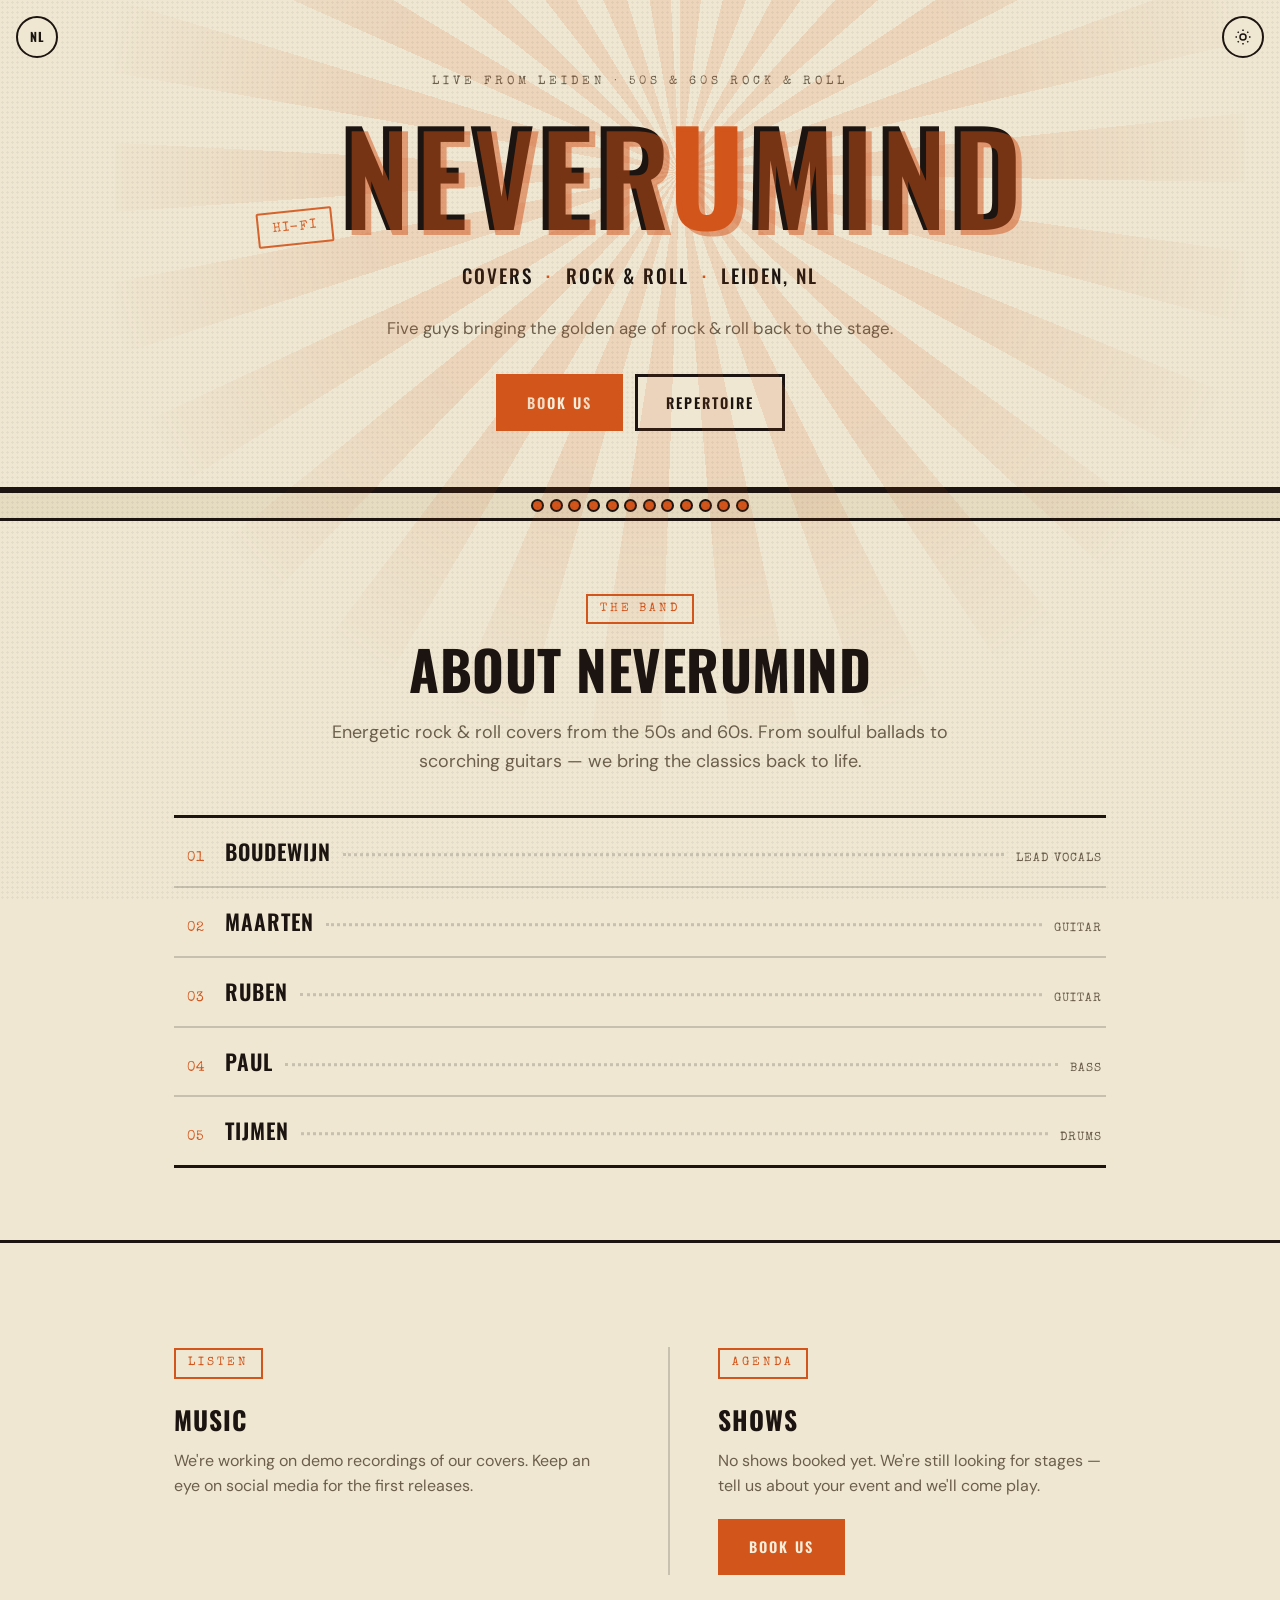
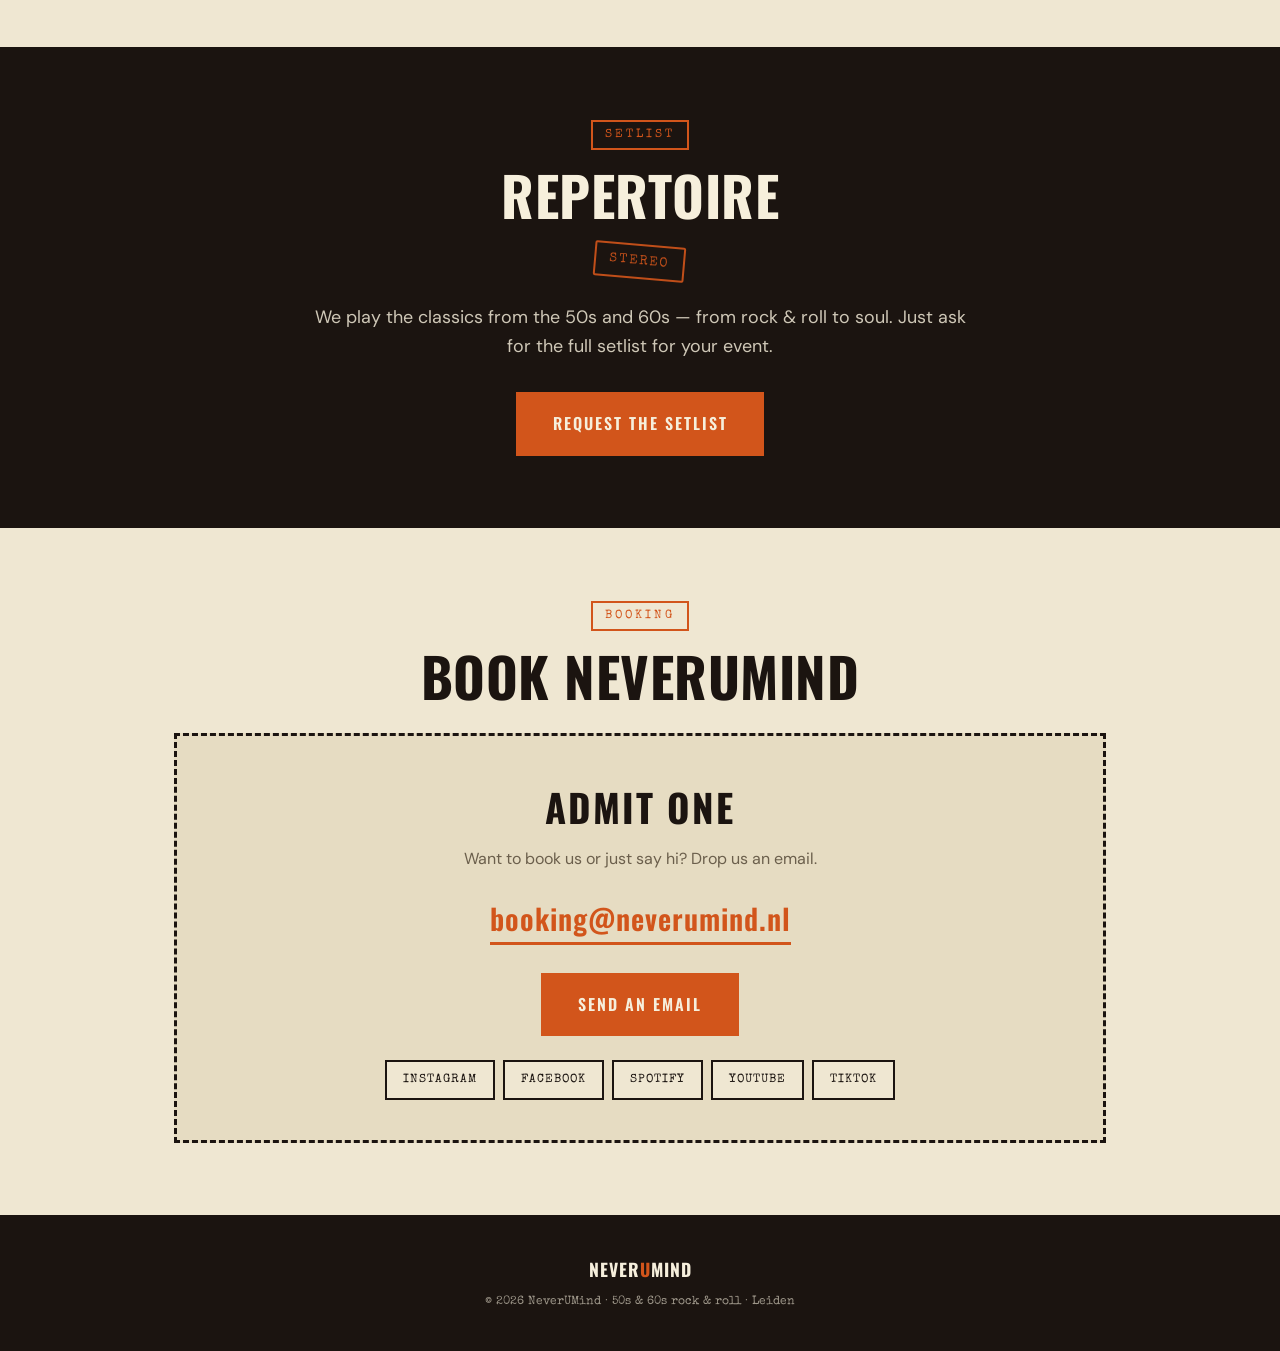
==== en/index.html @ 219b81b0 "first setup nerverumind.nl" ====
<!DOCTYPE html>
<html lang="en">
<head>
  <meta charset="UTF-8" />
  <meta name="viewport" content="width=device-width, initial-scale=1.0" />
  <title>NeverUmind — 50s & 60s rock & roll covers · Leiden</title>
  <meta name="description" content="NeverUmind — 50s & 60s rock & roll covers. From Leiden, NL. Book us, listen and follow." />
  <meta name="theme-color" content="#d2551b" />
  <meta property="og:type" content="website" />
  <meta property="og:title" content="NeverUmind — 50s & 60s rock & roll covers" />
  <meta property="og:description" content="50s & 60s rock & roll covers. From Leiden, NL." />
  <meta property="og:image" content="../assets/favicon.svg" />
  <meta property="og:locale" content="en_GB" />
  <meta property="og:locale:alternate" content="nl_NL" />
  <meta name="twitter:card" content="summary_large_image" />
  <link rel="alternate" hreflang="nl" href="https://neverumind.nl/" />
  <link rel="alternate" hreflang="en" href="https://neverumind.nl/en/" />
  <link rel="icon" href="../assets/favicon.svg" />
  <link rel="apple-touch-icon" href="../assets/favicon.svg" />
  <link rel="preconnect" href="https://fonts.googleapis.com" />
  <link rel="preconnect" href="https://fonts.gstatic.com" crossorigin />
  <link href="https://fonts.googleapis.com/css2?family=DM+Sans:wght@400;500;600;700&family=Oswald:wght@500;600;700&family=Special+Elite&display=swap" rel="stylesheet" />
  <link rel="stylesheet" href="../css/styles.css" />
  <script>
    (function () {
      try {
        var saved = localStorage.getItem("neverumind-theme");
        var theme = saved || (window.matchMedia("(prefers-color-scheme: dark)").matches ? "dark" : "light");
        document.documentElement.setAttribute("data-theme", theme);
      } catch (e) {
        document.documentElement.setAttribute("data-theme", "light");
      }
    })();
  </script>
  <script type="application/ld+json">
  {
    "@context": "https://schema.org",
    "@type": "MusicGroup",
    "name": "NeverUmind",
    "description": "50s & 60s rock & roll covers. From Leiden, NL.",
    "url": "https://neverumind.nl/en/",
    "image": "https://neverumind.nl/assets/favicon.svg",
    "genre": ["Rock & Roll", "Rock and Roll", "Covers", "1950s", "1960s"],
    "foundingLocation": { "@type": "Place", "name": "Leiden, Netherlands" },
    "member": [
      { "@type": "Person", "name": "Boudewijn", "roleName": "Lead Vocals" },
      { "@type": "Person", "name": "Maarten", "roleName": "Guitar" },
      { "@type": "Person", "name": "Ruben", "roleName": "Guitar" },
      { "@type": "Person", "name": "Paul", "roleName": "Bass" },
      { "@type": "Person", "name": "Tijmen", "roleName": "Drums" }
    ]
  }
  </script>
</head>
<body id="top">
  <a href="#top" class="skip-link">Skip to content</a>
  <button class="theme-fab" type="button" aria-label="Toggle theme" data-theme-toggle>
    <svg class="icon icon-sun" viewBox="0 0 24 24" fill="none" stroke="currentColor" stroke-width="2" aria-hidden="true"><circle cx="12" cy="12" r="4"/><path d="M12 2v2M12 20v2M4.93 4.93l1.41 1.41M17.66 17.66l1.41 1.41M2 12h2M20 12h2M6.34 17.66l-1.41 1.41M19.07 4.93l-1.41 1.41"/></svg>
    <svg class="icon icon-moon" viewBox="0 0 24 24" fill="none" stroke="currentColor" stroke-width="2" aria-hidden="true"><path d="M21 12.79A9 9 0 1 1 11.21 3 7 7 0 0 0 21 12.79z"/></svg>
  </button>
  <a class="lang-fab" href="../index.html" hreflang="nl" aria-label="Nederlands">NL</a>

  <main>
    <!-- Hero / showbill -->
    <section class="hero">
      <div class="container">
        <div class="hero-stage">Live from Leiden · 50s &amp; 60s rock &amp; roll</div>
        <div class="stamp stamp--hero">Hi-Fi</div>
        <div class="bill">
          <h1 class="bill-name">Never<span class="accent">U</span>mind</h1>
        </div>
        <div class="hero-sub">Covers <span class="dot">·</span> Rock &amp; Roll <span class="dot">·</span> Leiden, NL</div>
        <p class="hero-tagline">Five guys bringing the golden age of rock &amp; roll back to the stage.</p>
        <div class="hero-cta">
          <a href="#contact" class="btn btn-primary">Book us</a>
          <a href="#repertoire" class="btn">Repertoire</a>
        </div>
      </div>
    </section>

    <!-- Marquee bulbs -->
    <div class="bulbs" aria-hidden="true">
      <span></span><span></span><span></span><span></span><span></span><span></span><span></span><span></span><span></span><span></span><span></span><span></span>
    </div>

    <!-- About / cast -->
    <section class="section" id="about">
      <div class="container center">
        <span class="eyebrow">The band</span>
        <h2 class="h-display section-title">About NeverUmind</h2>
        <p class="lead">Energetic rock &amp; roll covers from the 50s and 60s. From soulful ballads to scorching guitars — we bring the classics back to life.</p>

        <ul class="cast">
          <li class="cast-item">
            <span class="cast-num">01</span>
            <span class="cast-name">Boudewijn</span>
            <span class="cast-leader" aria-hidden="true"></span>
            <span class="cast-role">Lead Vocals</span>
          </li>
          <li class="cast-item">
            <span class="cast-num">02</span>
            <span class="cast-name">Maarten</span>
            <span class="cast-leader" aria-hidden="true"></span>
            <span class="cast-role">Guitar</span>
          </li>
          <li class="cast-item">
            <span class="cast-num">03</span>
            <span class="cast-name">Ruben</span>
            <span class="cast-leader" aria-hidden="true"></span>
            <span class="cast-role">Guitar</span>
          </li>
          <li class="cast-item">
            <span class="cast-num">04</span>
            <span class="cast-name">Paul</span>
            <span class="cast-leader" aria-hidden="true"></span>
            <span class="cast-role">Bass</span>
          </li>
          <li class="cast-item">
            <span class="cast-num">05</span>
            <span class="cast-name">Tijmen</span>
            <span class="cast-leader" aria-hidden="true"></span>
            <span class="cast-role">Drums</span>
          </li>
        </ul>
      </div>
    </section>

    <!-- Music | Shows -->
    <section class="section" style="border-top:3px solid var(--ink);">
      <div class="container">
        <div class="two-up">
          <div id="music">
            <span class="eyebrow">Listen</span>
            <h2 class="block-title">Music</h2>
            <p>We're working on demo recordings of our covers. Keep an eye on social media for the first releases.</p>
          </div>
          <div id="shows">
            <span class="eyebrow">Agenda</span>
            <h2 class="block-title">Shows</h2>
            <p>No shows booked yet. We're still looking for stages — tell us about your event and we'll come play.</p>
            <a href="#contact" class="btn btn-primary">Book us</a>
          </div>
        </div>
      </div>
    </section>

    <!-- Repertoire (feature) -->
    <section class="section feature" id="repertoire">
      <div class="container center">
        <span class="eyebrow">Setlist</span>
        <h2 class="h-display section-title">Repertoire</h2>
        <div class="stamp stamp--rot-r">Stereo</div>
        <p class="lead">We play the classics from the 50s and 60s — from rock &amp; roll to soul. Just ask for the full setlist for your event.</p>
        <a href="#contact" class="btn btn-primary btn--lg" style="margin-top:2rem;">Request the setlist</a>
      </div>
    </section>

    <!-- Contact (ticket) -->
    <section class="section" id="contact">
      <div class="container center">
        <span class="eyebrow">Booking</span>
        <h2 class="h-display section-title">Book NeverUmind</h2>
        <div class="ticket">
          <div class="ticket-title">Admit one</div>
          <p class="ticket-sub">Want to book us or just say hi? Drop us an email.</p>
          <!-- TODO: replace with real booking address once available -->
          <a href="mailto:booking@neverumind.nl" class="ticket-email">booking@neverumind.nl</a>
          <div>
            <a href="mailto:booking@neverumind.nl" class="btn btn-primary btn--lg">Send an email</a>
          </div>
          <!-- TODO: replace with real profile URLs once available -->
          <ul class="social-list">
            <li><a href="https://instagram.com/" target="_blank" rel="noopener">Instagram</a></li>
            <li><a href="https://facebook.com/" target="_blank" rel="noopener">Facebook</a></li>
            <li><a href="https://open.spotify.com/" target="_blank" rel="noopener">Spotify</a></li>
            <li><a href="https://youtube.com/" target="_blank" rel="noopener">YouTube</a></li>
            <li><a href="https://tiktok.com/" target="_blank" rel="noopener">TikTok</a></li>
          </ul>
        </div>
      </div>
    </section>
  </main>

  <footer class="site-footer">
    <div class="container">
      <div class="footer-grid">
        <div class="footer-brand">Never<span class="accent">U</span>mind</div>
        <div class="footer-copy">© <span id="year"></span> NeverUMind · 50s &amp; 60s rock &amp; roll · Leiden</div>
      </div>
    </div>
  </footer>

  <script>document.getElementById("year").textContent = new Date().getFullYear();</script>
  <script src="../js/main.js"></script>
</body>
</html>
---- css/styles.css ----
/* =========================================================
   NeverUmind — "Gig-flyer screenprint"
   2-color screenprinted poster: orange + ink on warm paper
   50s/60s rock & roll covers — Leiden
   ========================================================= */

:root {
  --paper: #efe7d2;
  --paper-2: #e6dcc2;
  --ink: #1b1410;
  --orange: #d2551b;
  --orange-dim: #a8401a;
  --cream: #f6efdc;
  --muted: #6b5f4c;

  --rule: rgba(27, 20, 16, 0.18);
  --halftone: rgba(27, 20, 16, 0.05);
  --header-bg: rgba(239, 231, 210, 0.9);

  /* Always-dark band background for inverted panels (footer, feature, skip-link).
     Stays dark in both themes so cream text keeps contrast when --ink flips. */
  --band-bg: #1b1410;

  --font-display: "Oswald", "Arial Narrow", sans-serif;
  --font-body: "DM Sans", system-ui, sans-serif;
  --font-stamp: "Special Elite", "Courier New", monospace;

  --maxw: 980px;
}

/* Dark mode = printed on dark stock (deep ink, orange stays) */
:root[data-theme="dark"] {
  --paper: #14100c;
  --paper-2: #1c1611;
  --ink: #ece3cc;
  --cream: #f6efdc;
  --muted: #a89a80;
  --rule: rgba(236, 227, 204, 0.16);
  --halftone: rgba(236, 227, 204, 0.04);
  --header-bg: rgba(20, 16, 12, 0.88);
  --band-bg: #0b0805; /* deep ink, neutral — stays dark in both themes */
  color-scheme: dark;
}
:root[data-theme="light"] { color-scheme: light; }

* { box-sizing: border-box; margin: 0; padding: 0; }

html { scroll-behavior: smooth; -webkit-text-size-adjust: 100%; }

body {
  font-family: var(--font-body);
  color: var(--ink);
  background: var(--paper);
  line-height: 1.6;
  overflow-x: hidden;
  position: relative;
}

/* Halftone dot field — the screenprint tell */
body::before {
  content: "";
  position: fixed;
  inset: 0;
  background-image: radial-gradient(var(--halftone) 1px, transparent 1.4px);
  background-size: 5px 5px;
  pointer-events: none;
  z-index: 0;
}

img { max-width: 100%; display: block; }
a { color: var(--ink); text-decoration: none; border-bottom: 2px solid var(--orange); }
a:hover { color: var(--orange); }
::selection { background: var(--orange); color: var(--cream); }

a:focus-visible, button:focus-visible {
  outline: 3px solid var(--orange);
  outline-offset: 2px;
  border-radius: 2px;
}

/* ---------- Skip link ---------- */
.skip-link {
  position: absolute; top: -100px; left: 1rem; z-index: 200;
  background: var(--band-bg); color: var(--cream);
  padding: 0.75rem 1.25rem;
  font-family: var(--font-stamp); font-size: 0.8rem;
  text-transform: uppercase; letter-spacing: 1px;
  border: 0; transition: top 0.15s;
}
.skip-link:focus { top: 0.75rem; }

/* ---------- Floating theme toggle ---------- */
.theme-fab {
  position: fixed; top: 1rem; right: 1rem; z-index: 100;
  width: 42px; height: 42px;
  display: inline-flex; align-items: center; justify-content: center;
  background: var(--header-bg); backdrop-filter: blur(8px);
  border: 2px solid var(--ink); border-radius: 999px;
  color: var(--ink); cursor: pointer; touch-action: manipulation;
}
.theme-fab:hover { color: var(--orange); border-color: var(--orange); }
.theme-fab .icon { width: 18px; height: 18px; display: inline-block; }
.theme-fab .icon-moon { display: none; }
.theme-fab .icon-sun { display: inline-block; }
[data-theme="dark"] .theme-fab .icon-sun { display: none; }
[data-theme="dark"] .theme-fab .icon-moon { display: inline-block; }

/* ---------- Floating language switch (mirrors theme-fab, top-left) ---------- */
.lang-fab {
  position: fixed; top: 1rem; left: 1rem; z-index: 100;
  min-width: 42px; height: 42px;
  display: inline-flex; align-items: center; justify-content: center;
  padding: 0 0.7rem;
  background: var(--header-bg); backdrop-filter: blur(8px);
  border: 2px solid var(--ink); border-radius: 999px;
  color: var(--ink);
  font-family: var(--font-display); font-weight: 700;
  text-transform: uppercase; letter-spacing: 1px; font-size: 0.78rem;
  border-bottom: 2px solid var(--ink);
  touch-action: manipulation;
}
.lang-fab:hover { color: var(--orange); border-color: var(--orange); }

/* ---------- Layout ---------- */
.container {
  width: 100%; max-width: var(--maxw);
  margin: 0 auto; padding: 0 1.5rem;
  position: relative; z-index: 1;
}

.section { padding: 4.5rem 0; position: relative; z-index: 1; scroll-margin-top: 1.5rem; }

.center { text-align: center; }

/* Eyebrow stamp */
.eyebrow {
  display: inline-block;
  font-family: var(--font-stamp);
  text-transform: uppercase; letter-spacing: 3px; font-size: 0.72rem;
  color: var(--orange);
  border: 2px solid var(--orange);
  padding: 0.25rem 0.75rem;
  margin-bottom: 1.25rem;
}

/* Display heading */
.h-display {
  font-family: var(--font-display);
  font-weight: 700;
  text-transform: uppercase;
  line-height: 0.92;
  letter-spacing: 0.5px;
}

.section-title { font-size: clamp(2rem, 7vw, 3.4rem); margin-bottom: 1.5rem; }

.lead { font-size: 1.12rem; max-width: 56ch; color: var(--muted); }
.center .lead { margin-left: auto; margin-right: auto; }

/* ---------- Marquee-bulb divider ---------- */
.bulbs {
  display: flex; align-items: center; justify-content: center;
  gap: 0.6rem; margin: 0; padding: 0.5rem 0;
  border-top: 3px solid var(--ink); border-bottom: 3px solid var(--ink);
  background: var(--paper-2);
}
.bulbs span {
  width: 9px; height: 9px; border-radius: 50%;
  background: var(--orange);
  box-shadow: 0 0 0 2px var(--ink);
}

/* ---------- Hero (showbill) ---------- */
.hero {
  padding: 4.5rem 0 3.5rem;
  text-align: center;
  position: relative; z-index: 1;
  border-bottom: 3px solid var(--ink);
}

.hero-stage {
  font-family: var(--font-stamp);
  text-transform: uppercase; letter-spacing: 4px; font-size: 0.78rem;
  color: var(--muted);
  margin-bottom: 1.5rem;
}

/* Misregistered-print echo on the wordmark (signature) */
.bill {
  position: relative;
  display: inline-block;
  margin: 0 auto;
}
/* Atomic-age starburst behind the wordmark (mid-century ad graphic) */
.bill::after {
  content: "";
  position: absolute;
  top: 50%; left: 50%;
  width: 165%; aspect-ratio: 1;
  transform: translate(-50%, -50%);
  background: repeating-conic-gradient(var(--orange) 0deg 7deg, transparent 7deg 14deg);
  opacity: 0.12;
  z-index: 0;
  -webkit-mask: radial-gradient(circle, #000 0%, #000 38%, transparent 74%);
  mask: radial-gradient(circle, #000 0%, #000 38%, transparent 74%);
  pointer-events: none;
}
.bill-name {
  font-family: var(--font-display);
  font-weight: 700;
  text-transform: uppercase;
  font-size: clamp(3rem, 16vw, 8rem);
  line-height: 0.88;
  letter-spacing: 0.5px;
  position: relative;
  z-index: 2;
  color: var(--ink);
}
.bill-name::before {
  content: "NEVERUMIND";
  position: absolute; left: 6px; top: 5px; z-index: 1;
  color: var(--orange);
  opacity: 0.5;
}
.bill-name .accent { color: var(--orange); }

.hero-sub {
  font-family: var(--font-display);
  font-weight: 500;
  text-transform: uppercase;
  letter-spacing: 2px;
  font-size: clamp(0.9rem, 2.4vw, 1.2rem);
  margin-top: 1rem;
  color: var(--ink);
}
.hero-sub .dot { color: var(--orange); margin: 0 0.4rem; }

.hero-tagline {
  max-width: 44ch;
  margin: 1.5rem auto 2rem;
  color: var(--muted);
  font-size: 1.05rem;
}

.hero-cta { display: inline-flex; flex-wrap: wrap; gap: 0.75rem; justify-content: center; }

/* ---------- Rubber-stamp accents (ink impressions on the flyer) ---------- */
.stamp {
  display: inline-block;
  font-family: var(--font-stamp);
  text-transform: uppercase;
  letter-spacing: 2px;
  font-size: 0.82rem;
  color: var(--orange);
  border: 2px solid var(--orange);
  padding: 0.3rem 0.85rem;
  transform: rotate(-6deg);
  opacity: 0.9;
  background: transparent;
  border-radius: 2px;
}
.stamp--rot-r { transform: rotate(5deg); }
.stamp--hero { margin: 1.4rem 0 0; }
.feature .stamp { margin-bottom: 1.5rem; }

/* ---------- Buttons ---------- */
.btn {
  display: inline-block;
  font-family: var(--font-display);
  font-weight: 600;
  text-transform: uppercase; letter-spacing: 2px; font-size: 0.9rem;
  padding: 0.85rem 1.75rem;
  border: 3px solid var(--ink);
  background: var(--paper);
  color: var(--ink);
  transition: background 0.12s, color 0.12s;
  touch-action: manipulation; cursor: pointer;
  border-radius: 0;
}
.btn:hover { background: var(--ink); color: var(--paper); }
.btn-primary { background: var(--orange); color: var(--cream); border-color: var(--orange); }
.btn-primary:hover { background: var(--orange-dim); border-color: var(--orange-dim); color: var(--cream); }
.btn--lg { font-size: 1rem; padding: 1rem 2.1rem; }

/* ---------- Crew (showbill cast list) ---------- */
.cast {
  list-style: none;
  margin-top: 2.5rem;
  border-top: 3px solid var(--ink);
  border-bottom: 3px solid var(--ink);
}
.cast-item {
  display: flex; align-items: baseline; gap: 0.75rem;
  padding: 1rem 0.25rem;
  border-bottom: 2px solid var(--rule);
}
.cast-item:last-child { border-bottom: 0; }
.cast-num {
  font-family: var(--font-stamp);
  font-size: 0.85rem;
  color: var(--orange);
  min-width: 2.2rem;
}
.cast-name {
  font-family: var(--font-display);
  font-weight: 600;
  text-transform: uppercase;
  letter-spacing: 1px;
  font-size: 1.35rem;
}
.cast-leader {
  flex: 1;
  border-bottom: 3px dotted var(--rule);
  transform: translateY(-0.3em);
  min-width: 1.5rem; height: 0;
}
.cast-role {
  font-family: var(--font-stamp);
  font-size: 0.78rem;
  color: var(--muted);
  text-transform: uppercase; letter-spacing: 1px;
  white-space: nowrap;
}

/* ---------- Two-up (Music | Shows) ---------- */
.two-up {
  display: grid; grid-template-columns: 1fr; gap: 2.5rem;
  margin-top: 2rem;
}
.block-title {
  font-family: var(--font-display);
  font-weight: 700; text-transform: uppercase; letter-spacing: 1px;
  font-size: 1.6rem; margin-bottom: 0.5rem;
}
.block-title .dot { color: var(--orange); }
.two-up p { color: var(--muted); max-width: 40ch; }
.two-up .btn { margin-top: 1.25rem; }

/* ---------- Feature band (Repertoire) ---------- */
.feature {
  background: var(--band-bg);
  color: var(--cream);
}
.feature .section-title { color: var(--cream); }
.feature .lead { color: rgba(246, 239, 220, 0.82); }
.feature .eyebrow { color: var(--orange); border-color: var(--orange); }

/* ---------- Contact (ticket block) ---------- */
.ticket {
  margin-top: 2rem;
  border: 3px dashed var(--ink);
  padding: 2.5rem 1.5rem;
  background: var(--paper-2);
}
.ticket-title {
  font-family: var(--font-display);
  font-weight: 700; text-transform: uppercase; letter-spacing: 2px;
  font-size: clamp(1.6rem, 5vw, 2.4rem);
  margin-bottom: 0.5rem;
}
.ticket-sub { color: var(--muted); margin-bottom: 1.5rem; }
.ticket-email {
  display: inline-block;
  font-family: var(--font-display); font-weight: 600;
  letter-spacing: 1px; font-size: clamp(1.2rem, 4vw, 1.8rem);
  color: var(--orange);
  border-bottom: 3px solid var(--orange);
  margin-bottom: 1.75rem;
}
.ticket-email:hover { color: var(--orange-dim); border-bottom-color: var(--orange-dim); }

.social-list {
  list-style: none;
  display: flex; flex-wrap: wrap; gap: 0.5rem; justify-content: center;
  margin-top: 1.5rem;
}
.social-list a {
  display: inline-flex; align-items: center; gap: 0.4rem;
  padding: 0.5rem 1rem;
  border: 2px solid var(--ink);
  background: var(--paper);
  color: var(--ink);
  font-family: var(--font-stamp); font-size: 0.78rem;
  text-transform: uppercase; letter-spacing: 1px;
  border-bottom: 2px solid var(--ink);
  touch-action: manipulation;
}
.social-list a:hover { background: var(--orange); color: var(--cream); border-color: var(--orange); }

/* ---------- Footer ---------- */
.site-footer {
  background: var(--band-bg);
  color: var(--cream);
  padding: 2.5rem 0;
  position: relative; z-index: 1;
}
.site-footer a { color: var(--cream); border-bottom: 2px solid var(--orange); }
.site-footer a:hover { color: var(--orange); }
.footer-grid {
  display: flex; flex-direction: column; align-items: center; gap: 0.6rem;
  text-align: center;
}
.footer-brand {
  font-family: var(--font-display); font-weight: 700;
  text-transform: uppercase; letter-spacing: 1px;
  font-size: 1.1rem;
}
.footer-brand .accent { color: var(--orange); }
.footer-copy {
  font-family: var(--font-stamp); font-size: 0.72rem;
  opacity: 0.6;
}

/* ---------- Responsive ---------- */
@media (max-width: 760px) {
  .section { padding: 3rem 0; }
  .cast-name { font-size: 1.15rem; }
  .bill-name::before { left: 4px; top: 3px; }
}

@media (min-width: 720px) {
  .two-up { grid-template-columns: 1fr 1fr; gap: 3.5rem; }
  .two-up > div + div { border-left: 2px solid var(--rule); padding-left: 3rem; }
}

/* ---------- Reduced motion ---------- */
@media (prefers-reduced-motion: reduce) {
  html { scroll-behavior: auto; }
  * { transition: none !important; animation: none !important; }
}
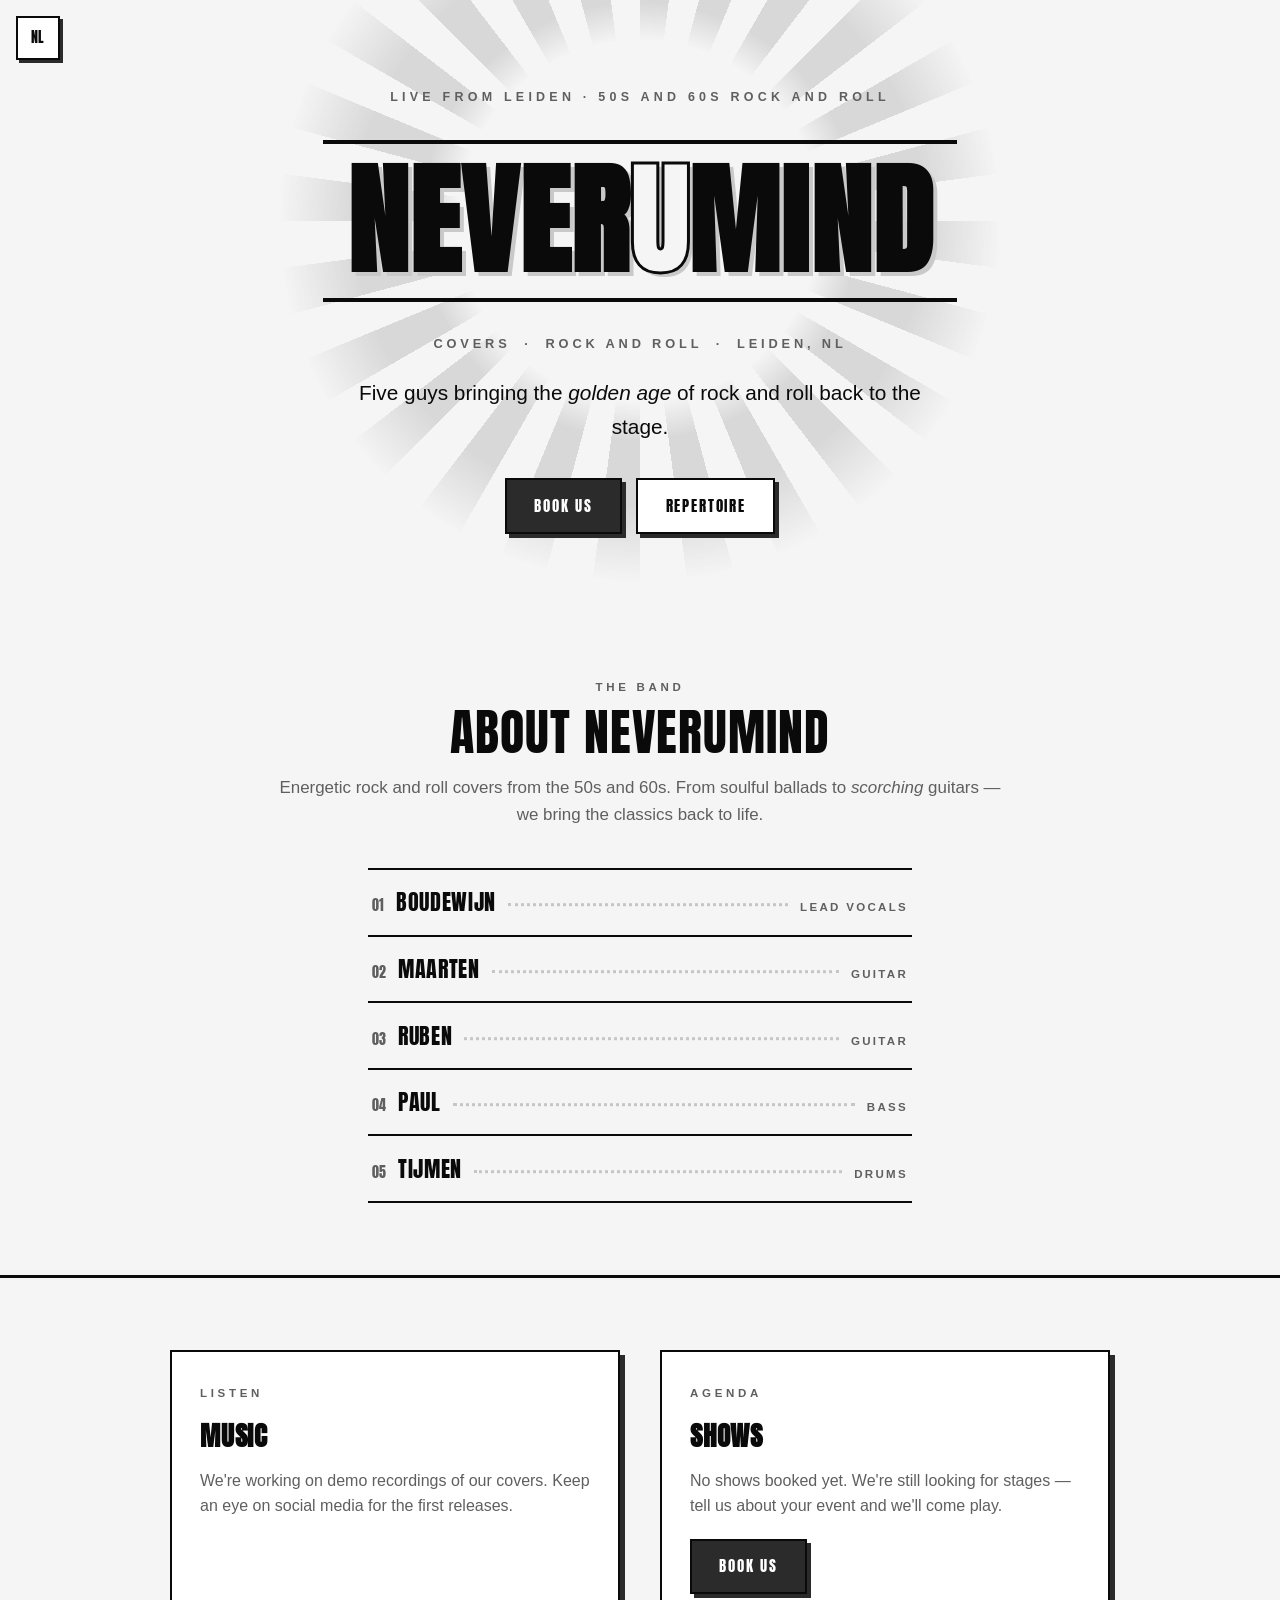
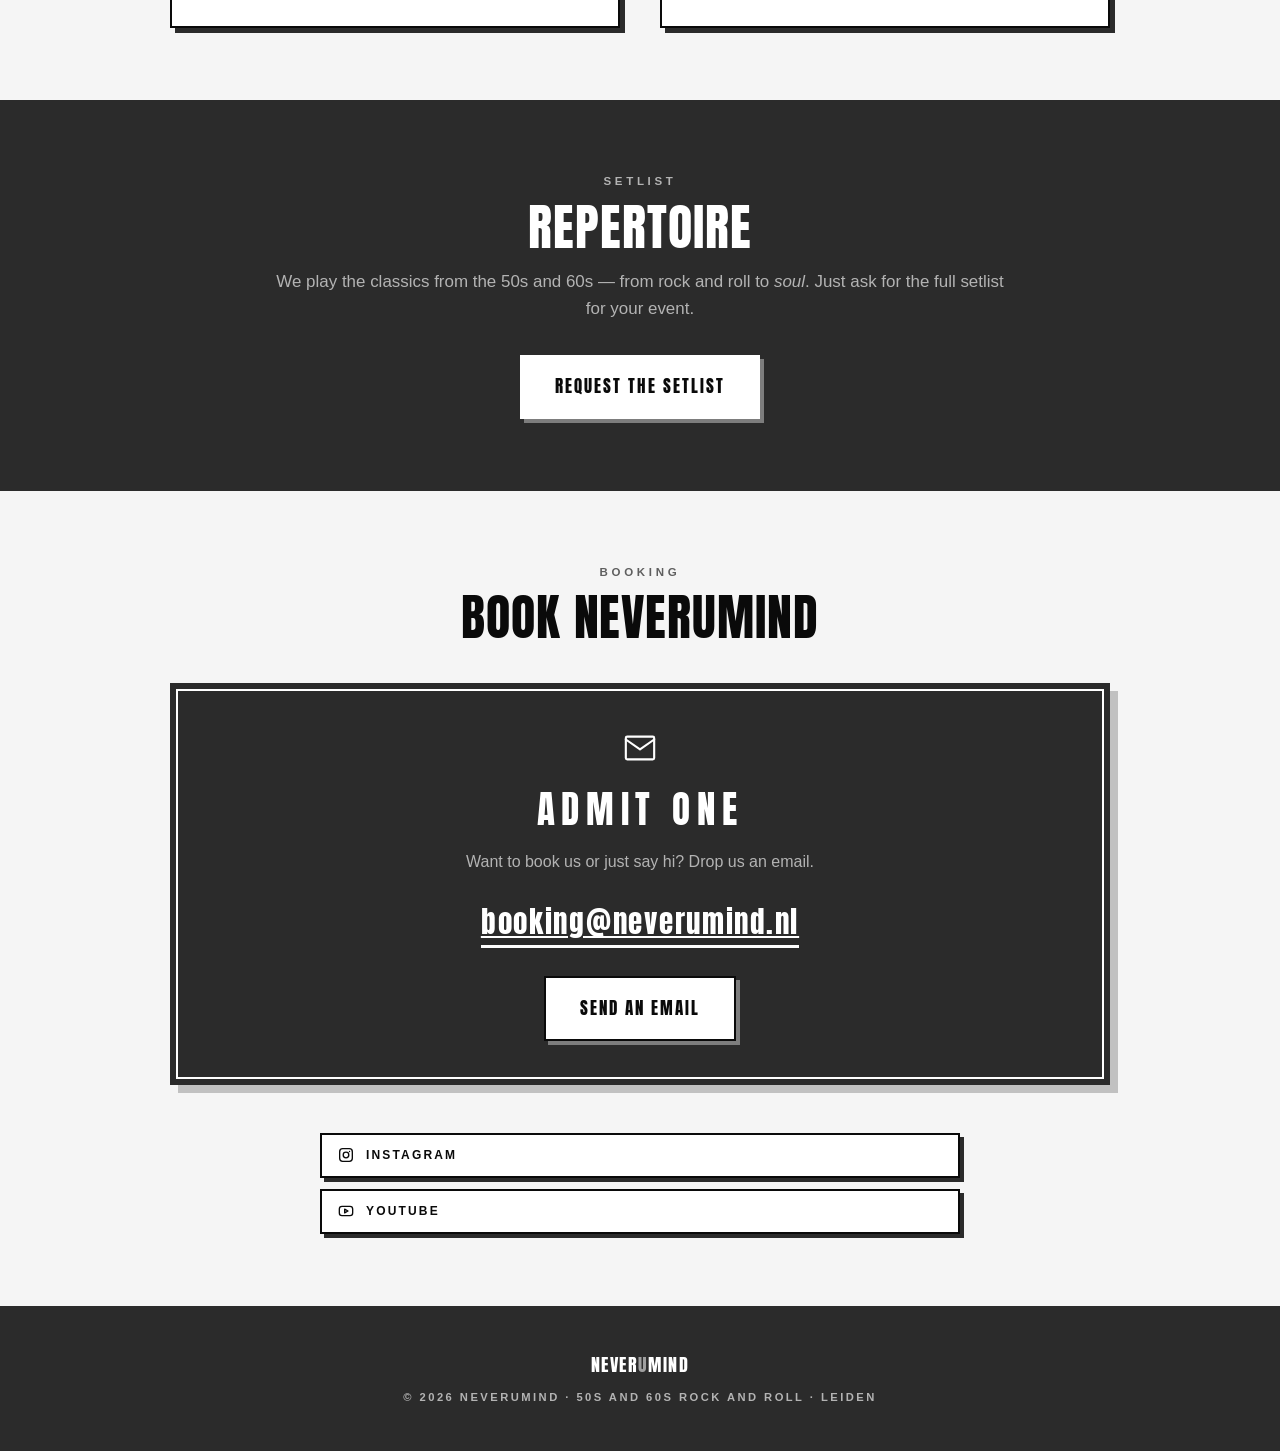
==== commit 8a6fe6d8: "change to monochrome" ====
--- a/en/index.html
+++ b/en/index.html
@@ -5,7 +5,7 @@
   <meta name="viewport" content="width=device-width, initial-scale=1.0" />
   <title>NeverUmind — 50s & 60s rock & roll covers · Leiden</title>
   <meta name="description" content="NeverUmind — 50s & 60s rock & roll covers. From Leiden, NL. Book us, listen and follow." />
-  <meta name="theme-color" content="#d2551b" />
+  <meta name="theme-color" content="#f5f5f5" />
   <meta property="og:type" content="website" />
   <meta property="og:title" content="NeverUmind — 50s & 60s rock & roll covers" />
   <meta property="og:description" content="50s & 60s rock & roll covers. From Leiden, NL." />
@@ -19,19 +19,8 @@
   <link rel="apple-touch-icon" href="../assets/favicon.svg" />
   <link rel="preconnect" href="https://fonts.googleapis.com" />
   <link rel="preconnect" href="https://fonts.gstatic.com" crossorigin />
-  <link href="https://fonts.googleapis.com/css2?family=DM+Sans:wght@400;500;600;700&family=Oswald:wght@500;600;700&family=Special+Elite&display=swap" rel="stylesheet" />
+  <link href="https://fonts.googleapis.com/css2?family=Anton&display=swap" rel="stylesheet" />
   <link rel="stylesheet" href="../css/styles.css" />
-  <script>
-    (function () {
-      try {
-        var saved = localStorage.getItem("neverumind-theme");
-        var theme = saved || (window.matchMedia("(prefers-color-scheme: dark)").matches ? "dark" : "light");
-        document.documentElement.setAttribute("data-theme", theme);
-      } catch (e) {
-        document.documentElement.setAttribute("data-theme", "light");
-      }
-    })();
-  </script>
   <script type="application/ld+json">
   {
     "@context": "https://schema.org",
@@ -54,23 +43,18 @@
 </head>
 <body id="top">
   <a href="#top" class="skip-link">Skip to content</a>
-  <button class="theme-fab" type="button" aria-label="Toggle theme" data-theme-toggle>
-    <svg class="icon icon-sun" viewBox="0 0 24 24" fill="none" stroke="currentColor" stroke-width="2" aria-hidden="true"><circle cx="12" cy="12" r="4"/><path d="M12 2v2M12 20v2M4.93 4.93l1.41 1.41M17.66 17.66l1.41 1.41M2 12h2M20 12h2M6.34 17.66l-1.41 1.41M19.07 4.93l-1.41 1.41"/></svg>
-    <svg class="icon icon-moon" viewBox="0 0 24 24" fill="none" stroke="currentColor" stroke-width="2" aria-hidden="true"><path d="M21 12.79A9 9 0 1 1 11.21 3 7 7 0 0 0 21 12.79z"/></svg>
-  </button>
   <a class="lang-fab" href="../index.html" hreflang="nl" aria-label="Nederlands">NL</a>
 
   <main>
     <!-- Hero / showbill -->
     <section class="hero">
       <div class="container">
-        <div class="hero-stage">Live from Leiden · 50s &amp; 60s rock &amp; roll</div>
-        <div class="stamp stamp--hero">Hi-Fi</div>
+        <div class="hero-stage">Live from Leiden · 50s and 60s rock and roll</div>
         <div class="bill">
           <h1 class="bill-name">Never<span class="accent">U</span>mind</h1>
         </div>
-        <div class="hero-sub">Covers <span class="dot">·</span> Rock &amp; Roll <span class="dot">·</span> Leiden, NL</div>
-        <p class="hero-tagline">Five guys bringing the golden age of rock &amp; roll back to the stage.</p>
+        <div class="hero-sub">Covers <span class="dot">·</span> Rock and Roll <span class="dot">·</span> Leiden, NL</div>
+        <p class="hero-tagline">Five guys bringing the <em>golden age</em> of rock and roll back to the stage.</p>
         <div class="hero-cta">
           <a href="#contact" class="btn btn-primary">Book us</a>
           <a href="#repertoire" class="btn">Repertoire</a>
@@ -78,17 +62,12 @@
       </div>
     </section>
 
-    <!-- Marquee bulbs -->
-    <div class="bulbs" aria-hidden="true">
-      <span></span><span></span><span></span><span></span><span></span><span></span><span></span><span></span><span></span><span></span><span></span><span></span>
-    </div>
-
     <!-- About / cast -->
     <section class="section" id="about">
       <div class="container center">
         <span class="eyebrow">The band</span>
         <h2 class="h-display section-title">About NeverUmind</h2>
-        <p class="lead">Energetic rock &amp; roll covers from the 50s and 60s. From soulful ballads to scorching guitars — we bring the classics back to life.</p>
+        <p class="lead">Energetic rock and roll covers from the 50s and 60s. From soulful ballads to <em>scorching</em> guitars — we bring the classics back to life.</p>
 
         <ul class="cast">
           <li class="cast-item">
@@ -121,7 +100,7 @@
             <span class="cast-leader" aria-hidden="true"></span>
             <span class="cast-role">Drums</span>
           </li>
-        </ul>
+      </ul>
       </div>
     </section>
 
@@ -149,34 +128,35 @@
       <div class="container center">
         <span class="eyebrow">Setlist</span>
         <h2 class="h-display section-title">Repertoire</h2>
-        <div class="stamp stamp--rot-r">Stereo</div>
-        <p class="lead">We play the classics from the 50s and 60s — from rock &amp; roll to soul. Just ask for the full setlist for your event.</p>
+        <p class="lead">We play the classics from the 50s and 60s — from rock and roll to <em>soul</em>. Just ask for the full setlist for your event.</p>
         <a href="#contact" class="btn btn-primary btn--lg" style="margin-top:2rem;">Request the setlist</a>
       </div>
     </section>
 
-    <!-- Contact (ticket) -->
+    <!-- Contact (black banner + social rows) -->
     <section class="section" id="contact">
       <div class="container center">
         <span class="eyebrow">Booking</span>
         <h2 class="h-display section-title">Book NeverUmind</h2>
+
+        <!-- Black banner: contact info + envelope -->
         <div class="ticket">
+          <svg class="ticket-icon" viewBox="0 0 24 24" fill="none" stroke="currentColor" stroke-width="1.5" stroke-linecap="round" stroke-linejoin="round" aria-hidden="true"><rect x="2" y="4" width="20" height="16" rx="1"/><polyline points="22,6 12,13 2,6"/></svg>
           <div class="ticket-title">Admit one</div>
           <p class="ticket-sub">Want to book us or just say hi? Drop us an email.</p>
           <!-- TODO: replace with real booking address once available -->
           <a href="mailto:booking@neverumind.nl" class="ticket-email">booking@neverumind.nl</a>
           <div>
-            <a href="mailto:booking@neverumind.nl" class="btn btn-primary btn--lg">Send an email</a>
+            <a href="mailto:booking@neverumind.nl" class="btn btn--lg">Send an email</a>
           </div>
-          <!-- TODO: replace with real profile URLs once available -->
-          <ul class="social-list">
-            <li><a href="https://instagram.com/" target="_blank" rel="noopener">Instagram</a></li>
-            <li><a href="https://facebook.com/" target="_blank" rel="noopener">Facebook</a></li>
-            <li><a href="https://open.spotify.com/" target="_blank" rel="noopener">Spotify</a></li>
-            <li><a href="https://youtube.com/" target="_blank" rel="noopener">YouTube</a></li>
-            <li><a href="https://tiktok.com/" target="_blank" rel="noopener">TikTok</a></li>
-          </ul>
         </div>
+
+        <!-- Contact rows -->
+        <!-- TODO: replace with real profile URLs once available -->
+        <ul class="social-list">
+          <li><a href="https://instagram.com/" target="_blank" rel="noopener"><svg class="social-icon" viewBox="0 0 24 24" fill="none" stroke="currentColor" stroke-width="2" stroke-linecap="round" stroke-linejoin="round" aria-hidden="true"><rect x="2.5" y="2.5" width="19" height="19" rx="4.5"/><circle cx="12" cy="12" r="4.2"/><line x1="17.3" y1="6.7" x2="17.31" y2="6.7"/></svg>Instagram</a></li>
+          <li><a href="https://youtube.com/" target="_blank" rel="noopener"><svg class="social-icon" viewBox="0 0 24 24" fill="none" stroke="currentColor" stroke-width="2" stroke-linecap="round" stroke-linejoin="round" aria-hidden="true"><rect x="2" y="5" width="20" height="14" rx="4"/><path d="M10 9.2l5 2.8-5 2.8z"/></svg>YouTube</a></li>
+        </ul>
       </div>
     </section>
   </main>
@@ -185,12 +165,11 @@
     <div class="container">
       <div class="footer-grid">
         <div class="footer-brand">Never<span class="accent">U</span>mind</div>
-        <div class="footer-copy">© <span id="year"></span> NeverUMind · 50s &amp; 60s rock &amp; roll · Leiden</div>
+        <div class="footer-copy">© <span id="year"></span> NeverUmind · 50s and 60s rock and roll · Leiden</div>
       </div>
     </div>
   </footer>
 
   <script>document.getElementById("year").textContent = new Date().getFullYear();</script>
-  <script src="../js/main.js"></script>
 </body>
 </html>
--- a/css/styles.css
+++ b/css/styles.css
@@ -1,47 +1,35 @@
 /* =========================================================
-   NeverUmind — "Gig-flyer screenprint"
-   2-color screenprinted poster: orange + ink on warm paper
-   50s/60s rock & roll covers — Leiden
+   NeverUmind — refined monochrome flyer
+   Black ink on light paper. Flat surfaces, hard offset
+   "letterpress" shadows, Anton display type set between
+   heavy rules. No textures, no dark mode, no color.
    ========================================================= */
 
 :root {
-  --paper: #efe7d2;
-  --paper-2: #e6dcc2;
-  --ink: #1b1410;
-  --orange: #d2551b;
-  --orange-dim: #a8401a;
-  --cream: #f6efdc;
-  --muted: #6b5f4c;
-
-  --rule: rgba(27, 20, 16, 0.18);
-  --halftone: rgba(27, 20, 16, 0.05);
-  --header-bg: rgba(239, 231, 210, 0.9);
-
-  /* Always-dark band background for inverted panels (footer, feature, skip-link).
-     Stays dark in both themes so cream text keeps contrast when --ink flips. */
-  --band-bg: #1b1410;
-
-  --font-display: "Oswald", "Arial Narrow", sans-serif;
-  --font-body: "DM Sans", system-ui, sans-serif;
-  --font-stamp: "Special Elite", "Courier New", monospace;
+  --paper: #f5f5f5;
+  --paper-2: #ebebeb;
+  --ink: #0a0a0a;
+  --muted: #5f5f5f;
+  --rule: rgba(10, 10, 10, 0.2);
+
+  /* Inverted charcoal bands (feature, ticket, footer) */
+  --band-bg: #2b2b2b;
+  --band-ink: #ffffff;
+  --band-muted: #b3b3b3;
+
+  --card-bg: #ffffff;
+  --burst: #d8d8d8;      /* starburst rays behind the wordmark */
+
+  /* Hard offset shadows */
+  --shadow: #2b2b2b;      /* under light cards/buttons on paper — matches the bands */
+  --shadow-soft: #c9c9c9; /* letterpress on display type */
+  --shadow-band: #7d7d7d; /* under light elements on black bands */
+
+  --font-display: "Anton", "Arial Narrow", sans-serif;
+  --font-body: "Helvetica Neue", Helvetica, Arial, sans-serif;
 
   --maxw: 980px;
 }
-
-/* Dark mode = printed on dark stock (deep ink, orange stays) */
-:root[data-theme="dark"] {
-  --paper: #14100c;
-  --paper-2: #1c1611;
-  --ink: #ece3cc;
-  --cream: #f6efdc;
-  --muted: #a89a80;
-  --rule: rgba(236, 227, 204, 0.16);
-  --halftone: rgba(236, 227, 204, 0.04);
-  --header-bg: rgba(20, 16, 12, 0.88);
-  --band-bg: #0b0805; /* deep ink, neutral — stays dark in both themes */
-  color-scheme: dark;
-}
-:root[data-theme="light"] { color-scheme: light; }
 
 * { box-sizing: border-box; margin: 0; padding: 0; }
 
@@ -53,374 +41,406 @@
   background: var(--paper);
   line-height: 1.6;
   overflow-x: hidden;
-  position: relative;
-}
-
-/* Halftone dot field — the screenprint tell */
-body::before {
-  content: "";
+}
+
+img { max-width: 100%; display: block; }
+
+a { color: inherit; }
+
+main p a {
+  color: var(--ink);
+  text-decoration: underline;
+  text-decoration-thickness: 2px;
+  text-underline-offset: 3px;
+}
+main p a:hover { background: var(--ink); color: #fff; }
+
+::selection { background: var(--ink); color: #fff; }
+
+a:focus-visible,
+button:focus-visible {
+  outline: 3px solid var(--ink);
+  outline-offset: 2px;
+  text-decoration: none;
+}
+
+/* ---------- Utilities ---------- */
+.skip-link {
+  position: absolute;
+  left: -9999px;
+  top: 0;
+  background: var(--ink);
+  color: #fff;
+  padding: 0.75rem 1.25rem;
+  font-weight: 700;
+  font-size: 0.8rem;
+  text-transform: uppercase;
+  letter-spacing: 0.14em;
+  z-index: 100;
+}
+.skip-link:focus { left: 0; }
+
+/* Language switch — flat square, hard shadow */
+.lang-fab {
   position: fixed;
-  inset: 0;
-  background-image: radial-gradient(var(--halftone) 1px, transparent 1.4px);
-  background-size: 5px 5px;
-  pointer-events: none;
-  z-index: 0;
-}
-
-img { max-width: 100%; display: block; }
-a { color: var(--ink); text-decoration: none; border-bottom: 2px solid var(--orange); }
-a:hover { color: var(--orange); }
-::selection { background: var(--orange); color: var(--cream); }
-
-a:focus-visible, button:focus-visible {
-  outline: 3px solid var(--orange);
-  outline-offset: 2px;
-  border-radius: 2px;
-}
-
-/* ---------- Skip link ---------- */
-.skip-link {
-  position: absolute; top: -100px; left: 1rem; z-index: 200;
-  background: var(--band-bg); color: var(--cream);
-  padding: 0.75rem 1.25rem;
-  font-family: var(--font-stamp); font-size: 0.8rem;
-  text-transform: uppercase; letter-spacing: 1px;
-  border: 0; transition: top 0.15s;
-}
-.skip-link:focus { top: 0.75rem; }
-
-/* ---------- Floating theme toggle ---------- */
-.theme-fab {
-  position: fixed; top: 1rem; right: 1rem; z-index: 100;
-  width: 42px; height: 42px;
-  display: inline-flex; align-items: center; justify-content: center;
-  background: var(--header-bg); backdrop-filter: blur(8px);
-  border: 2px solid var(--ink); border-radius: 999px;
-  color: var(--ink); cursor: pointer; touch-action: manipulation;
-}
-.theme-fab:hover { color: var(--orange); border-color: var(--orange); }
-.theme-fab .icon { width: 18px; height: 18px; display: inline-block; }
-.theme-fab .icon-moon { display: none; }
-.theme-fab .icon-sun { display: inline-block; }
-[data-theme="dark"] .theme-fab .icon-sun { display: none; }
-[data-theme="dark"] .theme-fab .icon-moon { display: inline-block; }
-
-/* ---------- Floating language switch (mirrors theme-fab, top-left) ---------- */
-.lang-fab {
-  position: fixed; top: 1rem; left: 1rem; z-index: 100;
-  min-width: 42px; height: 42px;
-  display: inline-flex; align-items: center; justify-content: center;
-  padding: 0 0.7rem;
-  background: var(--header-bg); backdrop-filter: blur(8px);
-  border: 2px solid var(--ink); border-radius: 999px;
-  color: var(--ink);
-  font-family: var(--font-display); font-weight: 700;
-  text-transform: uppercase; letter-spacing: 1px; font-size: 0.78rem;
-  border-bottom: 2px solid var(--ink);
-  touch-action: manipulation;
-}
-.lang-fab:hover { color: var(--orange); border-color: var(--orange); }
-
-/* ---------- Layout ---------- */
+  top: 1rem;
+  left: 1rem;
+  z-index: 50;
+  width: 44px;
+  height: 44px;
+  display: grid;
+  place-items: center;
+  background: var(--card-bg);
+  color: var(--ink);
+  border: 2px solid var(--ink);
+  box-shadow: 3px 3px 0 var(--shadow);
+  font-family: var(--font-display);
+  font-size: 0.85rem;
+  letter-spacing: 0.06em;
+  text-decoration: none;
+}
+.lang-fab:hover {
+  transform: translate(1px, 1px);
+  box-shadow: 2px 2px 0 var(--shadow);
+}
+
 .container {
-  width: 100%; max-width: var(--maxw);
-  margin: 0 auto; padding: 0 1.5rem;
-  position: relative; z-index: 1;
-}
-
-.section { padding: 4.5rem 0; position: relative; z-index: 1; scroll-margin-top: 1.5rem; }
-
+  max-width: var(--maxw);
+  margin: 0 auto;
+  padding: 0 1.25rem;
+}
+
+.section { padding: 4.5rem 0; }
 .center { text-align: center; }
 
-/* Eyebrow stamp */
+/* Kicker */
 .eyebrow {
-  display: inline-block;
-  font-family: var(--font-stamp);
-  text-transform: uppercase; letter-spacing: 3px; font-size: 0.72rem;
-  color: var(--orange);
-  border: 2px solid var(--orange);
-  padding: 0.25rem 0.75rem;
-  margin-bottom: 1.25rem;
-}
-
-/* Display heading */
+  display: block;
+  font-size: 0.72rem;
+  font-weight: 700;
+  letter-spacing: 0.32em;
+  text-transform: uppercase;
+  color: var(--muted);
+  margin-bottom: 0.75rem;
+}
+
+/* Display type */
 .h-display {
   font-family: var(--font-display);
-  font-weight: 700;
-  text-transform: uppercase;
-  line-height: 0.92;
-  letter-spacing: 0.5px;
-}
-
-.section-title { font-size: clamp(2rem, 7vw, 3.4rem); margin-bottom: 1.5rem; }
-
-.lead { font-size: 1.12rem; max-width: 56ch; color: var(--muted); }
+  font-weight: 400;
+  text-transform: uppercase;
+  line-height: 1;
+}
+.section-title {
+  font-size: clamp(2rem, 6vw, 3.1rem);
+  letter-spacing: 0.02em;
+  margin-bottom: 1rem;
+}
+
+.lead {
+  font-size: 1.06rem;
+  color: var(--muted);
+  max-width: 46rem;
+}
 .center .lead { margin-left: auto; margin-right: auto; }
 
-/* ---------- Marquee-bulb divider ---------- */
-.bulbs {
-  display: flex; align-items: center; justify-content: center;
-  gap: 0.6rem; margin: 0; padding: 0.5rem 0;
-  border-top: 3px solid var(--ink); border-bottom: 3px solid var(--ink);
-  background: var(--paper-2);
-}
-.bulbs span {
-  width: 9px; height: 9px; border-radius: 50%;
-  background: var(--orange);
-  box-shadow: 0 0 0 2px var(--ink);
-}
-
-/* ---------- Hero (showbill) ---------- */
+em { font-style: italic; }
+
+/* ---------- Hero / handbill ---------- */
 .hero {
-  padding: 4.5rem 0 3.5rem;
+  padding: 5.5rem 0 4.5rem;
   text-align: center;
-  position: relative; z-index: 1;
-  border-bottom: 3px solid var(--ink);
-}
-
+}
 .hero-stage {
-  font-family: var(--font-stamp);
-  text-transform: uppercase; letter-spacing: 4px; font-size: 0.78rem;
-  color: var(--muted);
-  margin-bottom: 1.5rem;
-}
-
-/* Misregistered-print echo on the wordmark (signature) */
+  font-size: 0.78rem;
+  font-weight: 700;
+  letter-spacing: 0.34em;
+  text-transform: uppercase;
+  color: var(--muted);
+  margin-bottom: 2rem;
+}
+
+/* Wordmark between heavy rules, like a letterpress handbill */
 .bill {
   position: relative;
   display: inline-block;
-  margin: 0 auto;
-}
-/* Atomic-age starburst behind the wordmark (mid-century ad graphic) */
-.bill::after {
+  margin: 0 auto 2rem;
+  padding: 1rem 1.5rem;
+  border-top: 4px solid var(--ink);
+  border-bottom: 4px solid var(--ink);
+}
+
+/* Starburst rays behind the wordmark — flat gray, ring-masked so the
+   center stays clean paper and the type stays dominant */
+.bill::before {
   content: "";
   position: absolute;
-  top: 50%; left: 50%;
-  width: 165%; aspect-ratio: 1;
+  z-index: -1;
+  left: 50%;
+  top: 50%;
+  width: 150%;
+  aspect-ratio: 1;
   transform: translate(-50%, -50%);
-  background: repeating-conic-gradient(var(--orange) 0deg 7deg, transparent 7deg 14deg);
-  opacity: 0.12;
-  z-index: 0;
-  -webkit-mask: radial-gradient(circle, #000 0%, #000 38%, transparent 74%);
-  mask: radial-gradient(circle, #000 0%, #000 38%, transparent 74%);
-  pointer-events: none;
+  border-radius: 50%;
+  background: repeating-conic-gradient(
+    var(--burst) 0deg 7.5deg,
+    transparent 7.5deg 15deg
+  );
+  -webkit-mask: radial-gradient(closest-side, transparent 38%, #000 46%, #000 60%, transparent 76%);
+  mask: radial-gradient(closest-side, transparent 38%, #000 46%, #000 60%, transparent 76%);
 }
 .bill-name {
   font-family: var(--font-display);
-  font-weight: 700;
-  text-transform: uppercase;
-  font-size: clamp(3rem, 16vw, 8rem);
-  line-height: 0.88;
-  letter-spacing: 0.5px;
-  position: relative;
-  z-index: 2;
-  color: var(--ink);
-}
-.bill-name::before {
-  content: "NEVERUMIND";
-  position: absolute; left: 6px; top: 5px; z-index: 1;
-  color: var(--orange);
-  opacity: 0.5;
-}
-.bill-name .accent { color: var(--orange); }
+  font-size: clamp(3.2rem, 12vw, 7.6rem);
+  line-height: 1;
+  letter-spacing: 0.01em;
+  text-transform: uppercase;
+  color: var(--ink);
+  text-shadow: 4px 4px 0 var(--shadow-soft);
+}
+.bill-name .accent {
+  color: var(--paper);
+  -webkit-text-stroke: 3px var(--ink);
+  text-shadow: 4px 4px 0 var(--shadow-soft);
+}
+@supports not (-webkit-text-stroke: 1px black) {
+  .bill-name .accent { color: var(--ink); }
+}
 
 .hero-sub {
-  font-family: var(--font-display);
-  font-weight: 500;
-  text-transform: uppercase;
-  letter-spacing: 2px;
-  font-size: clamp(0.9rem, 2.4vw, 1.2rem);
-  margin-top: 1rem;
-  color: var(--ink);
-}
-.hero-sub .dot { color: var(--orange); margin: 0 0.4rem; }
+  font-size: 0.8rem;
+  font-weight: 700;
+  letter-spacing: 0.3em;
+  text-transform: uppercase;
+  color: var(--muted);
+  margin-bottom: 1.4rem;
+}
+.hero-sub .dot { padding: 0 0.5em; }
 
 .hero-tagline {
-  max-width: 44ch;
-  margin: 1.5rem auto 2rem;
-  color: var(--muted);
-  font-size: 1.05rem;
-}
-
-.hero-cta { display: inline-flex; flex-wrap: wrap; gap: 0.75rem; justify-content: center; }
-
-/* ---------- Rubber-stamp accents (ink impressions on the flyer) ---------- */
-.stamp {
-  display: inline-block;
-  font-family: var(--font-stamp);
-  text-transform: uppercase;
-  letter-spacing: 2px;
-  font-size: 0.82rem;
-  color: var(--orange);
-  border: 2px solid var(--orange);
-  padding: 0.3rem 0.85rem;
-  transform: rotate(-6deg);
-  opacity: 0.9;
-  background: transparent;
-  border-radius: 2px;
-}
-.stamp--rot-r { transform: rotate(5deg); }
-.stamp--hero { margin: 1.4rem 0 0; }
-.feature .stamp { margin-bottom: 1.5rem; }
+  font-size: clamp(1.05rem, 2.6vw, 1.3rem);
+  max-width: 38rem;
+  margin: 0 auto 2.2rem;
+}
+
+.hero-cta {
+  display: flex;
+  gap: 0.9rem;
+  justify-content: center;
+  flex-wrap: wrap;
+}
 
 /* ---------- Buttons ---------- */
 .btn {
   display: inline-block;
   font-family: var(--font-display);
-  font-weight: 600;
-  text-transform: uppercase; letter-spacing: 2px; font-size: 0.9rem;
-  padding: 0.85rem 1.75rem;
-  border: 3px solid var(--ink);
-  background: var(--paper);
-  color: var(--ink);
-  transition: background 0.12s, color 0.12s;
-  touch-action: manipulation; cursor: pointer;
-  border-radius: 0;
-}
-.btn:hover { background: var(--ink); color: var(--paper); }
-.btn-primary { background: var(--orange); color: var(--cream); border-color: var(--orange); }
-.btn-primary:hover { background: var(--orange-dim); border-color: var(--orange-dim); color: var(--cream); }
-.btn--lg { font-size: 1rem; padding: 1rem 2.1rem; }
-
-/* ---------- Crew (showbill cast list) ---------- */
+  font-size: 0.95rem;
+  letter-spacing: 0.12em;
+  text-transform: uppercase;
+  text-align: center;
+  text-decoration: none;
+  padding: 0.85rem 1.7rem;
+  background: var(--card-bg);
+  color: var(--ink);
+  border: 2px solid var(--ink);
+  box-shadow: 4px 4px 0 var(--shadow);
+  transition: transform 0.08s, box-shadow 0.08s;
+  touch-action: manipulation;
+}
+.btn:hover {
+  transform: translate(2px, 2px);
+  box-shadow: 2px 2px 0 var(--shadow);
+  text-decoration: none;
+}
+.btn-primary { background: var(--band-bg); color: #fff; }
+.btn--lg { padding: 1.05rem 2.1rem; font-size: 1.05rem; }
+
+/* ---------- Cast list ---------- */
 .cast {
   list-style: none;
-  margin-top: 2.5rem;
-  border-top: 3px solid var(--ink);
-  border-bottom: 3px solid var(--ink);
+  margin: 2.5rem auto 0;
+  max-width: 34rem;
+  border-top: 2px solid var(--ink);
 }
 .cast-item {
-  display: flex; align-items: baseline; gap: 0.75rem;
-  padding: 1rem 0.25rem;
-  border-bottom: 2px solid var(--rule);
-}
-.cast-item:last-child { border-bottom: 0; }
+  display: flex;
+  align-items: baseline;
+  gap: 0.75rem;
+  padding: 0.9rem 0.25rem;
+  border-bottom: 2px solid var(--ink);
+}
 .cast-num {
-  font-family: var(--font-stamp);
-  font-size: 0.85rem;
-  color: var(--orange);
-  min-width: 2.2rem;
+  font-family: var(--font-display);
+  font-size: 0.9rem;
+  color: var(--muted);
 }
 .cast-name {
   font-family: var(--font-display);
-  font-weight: 600;
-  text-transform: uppercase;
-  letter-spacing: 1px;
-  font-size: 1.35rem;
+  font-size: 1.4rem;
+  text-transform: uppercase;
+  letter-spacing: 0.03em;
 }
 .cast-leader {
   flex: 1;
   border-bottom: 3px dotted var(--rule);
   transform: translateY(-0.3em);
-  min-width: 1.5rem; height: 0;
 }
 .cast-role {
-  font-family: var(--font-stamp);
-  font-size: 0.78rem;
-  color: var(--muted);
-  text-transform: uppercase; letter-spacing: 1px;
-  white-space: nowrap;
-}
-
-/* ---------- Two-up (Music | Shows) ---------- */
+  font-size: 0.72rem;
+  font-weight: 700;
+  letter-spacing: 0.2em;
+  text-transform: uppercase;
+  color: var(--muted);
+  text-align: right;
+}
+
+/* ---------- Music | Shows two-up ---------- */
 .two-up {
-  display: grid; grid-template-columns: 1fr; gap: 2.5rem;
-  margin-top: 2rem;
+  display: grid;
+  grid-template-columns: 1fr;
+  gap: 2rem;
+}
+.two-up > div {
+  background: var(--card-bg);
+  border: 2px solid var(--ink);
+  box-shadow: 5px 5px 0 var(--shadow);
+  padding: 2rem 1.75rem;
 }
 .block-title {
   font-family: var(--font-display);
-  font-weight: 700; text-transform: uppercase; letter-spacing: 1px;
-  font-size: 1.6rem; margin-bottom: 0.5rem;
-}
-.block-title .dot { color: var(--orange); }
-.two-up p { color: var(--muted); max-width: 40ch; }
-.two-up .btn { margin-top: 1.25rem; }
-
-/* ---------- Feature band (Repertoire) ---------- */
+  font-size: 1.7rem;
+  text-transform: uppercase;
+  letter-spacing: 0.03em;
+  margin-bottom: 0.6rem;
+}
+.two-up p { color: var(--muted); margin-bottom: 1.25rem; }
+
+/* ---------- Feature band (repertoire) ---------- */
 .feature {
   background: var(--band-bg);
-  color: var(--cream);
-}
-.feature .section-title { color: var(--cream); }
-.feature .lead { color: rgba(246, 239, 220, 0.82); }
-.feature .eyebrow { color: var(--orange); border-color: var(--orange); }
-
-/* ---------- Contact (ticket block) ---------- */
+  color: var(--band-ink);
+}
+.feature .eyebrow,
+.feature .lead { color: var(--band-muted); }
+.feature .section-title { color: var(--band-ink); }
+.feature .btn-primary {
+  background: #fff;
+  color: var(--ink);
+  border-color: #fff;
+  box-shadow: 4px 4px 0 var(--shadow-band);
+}
+.feature .btn-primary:hover { box-shadow: 2px 2px 0 var(--shadow-band); }
+
+/* ---------- Contact (black ticket banner + social rows) ---------- */
 .ticket {
-  margin-top: 2rem;
-  border: 3px dashed var(--ink);
-  padding: 2.5rem 1.5rem;
-  background: var(--paper-2);
+  margin-top: 2.5rem;
+  background: var(--band-bg);
+  color: var(--band-ink);
+  padding: 3rem 2rem 2.75rem;
+  box-shadow:
+    inset 0 0 0 6px var(--band-bg),
+    inset 0 0 0 8px #ffffff,
+    8px 8px 0 rgba(10, 10, 10, 0.22);
+}
+.ticket-icon {
+  width: 34px;
+  height: 34px;
+  margin: 0 auto 1rem;
+  display: block;
 }
 .ticket-title {
   font-family: var(--font-display);
-  font-weight: 700; text-transform: uppercase; letter-spacing: 2px;
-  font-size: clamp(1.6rem, 5vw, 2.4rem);
-  margin-bottom: 0.5rem;
-}
-.ticket-sub { color: var(--muted); margin-bottom: 1.5rem; }
+  text-transform: uppercase;
+  letter-spacing: 0.18em;
+  font-size: clamp(1.5rem, 5vw, 2.3rem);
+  margin-bottom: 0.6rem;
+}
+.ticket-sub { color: var(--band-muted); margin-bottom: 1.5rem; }
 .ticket-email {
   display: inline-block;
-  font-family: var(--font-display); font-weight: 600;
-  letter-spacing: 1px; font-size: clamp(1.2rem, 4vw, 1.8rem);
-  color: var(--orange);
-  border-bottom: 3px solid var(--orange);
+  font-family: var(--font-display);
+  letter-spacing: 0.06em;
+  font-size: clamp(1.2rem, 4vw, 1.8rem);
+  color: var(--band-ink);
+  border-bottom: 3px solid currentColor;
   margin-bottom: 1.75rem;
 }
-.ticket-email:hover { color: var(--orange-dim); border-bottom-color: var(--orange-dim); }
-
+.ticket-email:hover { opacity: 0.8; }
+.ticket .btn { box-shadow: 4px 4px 0 var(--shadow-band); }
+.ticket .btn:hover { box-shadow: 2px 2px 0 var(--shadow-band); }
+
+/* Contact rows: black icon + handle */
 .social-list {
   list-style: none;
-  display: flex; flex-wrap: wrap; gap: 0.5rem; justify-content: center;
-  margin-top: 1.5rem;
+  display: flex;
+  flex-direction: column;
+  gap: 0.65rem;
+  margin: 3rem auto 0;
+  width: 100%;
+  max-width: 640px;
 }
 .social-list a {
-  display: inline-flex; align-items: center; gap: 0.4rem;
-  padding: 0.5rem 1rem;
+  display: flex;
+  align-items: center;
+  gap: 0.75rem;
+  padding: 0.7rem 1rem;
+  background: var(--card-bg);
+  color: var(--ink);
   border: 2px solid var(--ink);
-  background: var(--paper);
-  color: var(--ink);
-  font-family: var(--font-stamp); font-size: 0.78rem;
-  text-transform: uppercase; letter-spacing: 1px;
-  border-bottom: 2px solid var(--ink);
-  touch-action: manipulation;
-}
-.social-list a:hover { background: var(--orange); color: var(--cream); border-color: var(--orange); }
+  box-shadow: 4px 4px 0 var(--shadow);
+  font-weight: 700;
+  font-size: 0.75rem;
+  text-transform: uppercase;
+  letter-spacing: 0.18em;
+  text-decoration: none;
+  transition: transform 0.08s, box-shadow 0.08s;
+}
+.social-list a:hover {
+  background: var(--band-bg);
+  color: #fff;
+  transform: translate(2px, 2px);
+  box-shadow: 2px 2px 0 var(--shadow);
+}
+.social-list .social-icon { width: 16px; height: 16px; flex: none; }
 
 /* ---------- Footer ---------- */
 .site-footer {
   background: var(--band-bg);
-  color: var(--cream);
-  padding: 2.5rem 0;
-  position: relative; z-index: 1;
-}
-.site-footer a { color: var(--cream); border-bottom: 2px solid var(--orange); }
-.site-footer a:hover { color: var(--orange); }
+  color: var(--band-ink);
+  padding: 2.75rem 0;
+}
 .footer-grid {
-  display: flex; flex-direction: column; align-items: center; gap: 0.6rem;
+  display: flex;
+  flex-direction: column;
+  align-items: center;
+  gap: 0.6rem;
   text-align: center;
 }
 .footer-brand {
-  font-family: var(--font-display); font-weight: 700;
-  text-transform: uppercase; letter-spacing: 1px;
-  font-size: 1.1rem;
-}
-.footer-brand .accent { color: var(--orange); }
+  font-family: var(--font-display);
+  text-transform: uppercase;
+  letter-spacing: 0.08em;
+  font-size: 1.15rem;
+}
+.footer-brand .accent { opacity: 0.55; }
 .footer-copy {
-  font-family: var(--font-stamp); font-size: 0.72rem;
-  opacity: 0.6;
+  font-size: 0.7rem;
+  font-weight: 700;
+  letter-spacing: 0.22em;
+  text-transform: uppercase;
+  color: var(--band-muted);
 }
 
 /* ---------- Responsive ---------- */
 @media (max-width: 760px) {
-  .section { padding: 3rem 0; }
-  .cast-name { font-size: 1.15rem; }
-  .bill-name::before { left: 4px; top: 3px; }
+  .section { padding: 3.25rem 0; }
+  .hero { padding: 3.5rem 0 3rem; }
+  .cast-name { font-size: 1.2rem; }
+  .two-up > div { padding: 1.5rem 1.25rem; }
 }
 
 @media (min-width: 720px) {
-  .two-up { grid-template-columns: 1fr 1fr; gap: 3.5rem; }
-  .two-up > div + div { border-left: 2px solid var(--rule); padding-left: 3rem; }
+  .two-up { grid-template-columns: 1fr 1fr; gap: 2.5rem; }
 }
 
 /* ---------- Reduced motion ---------- */
